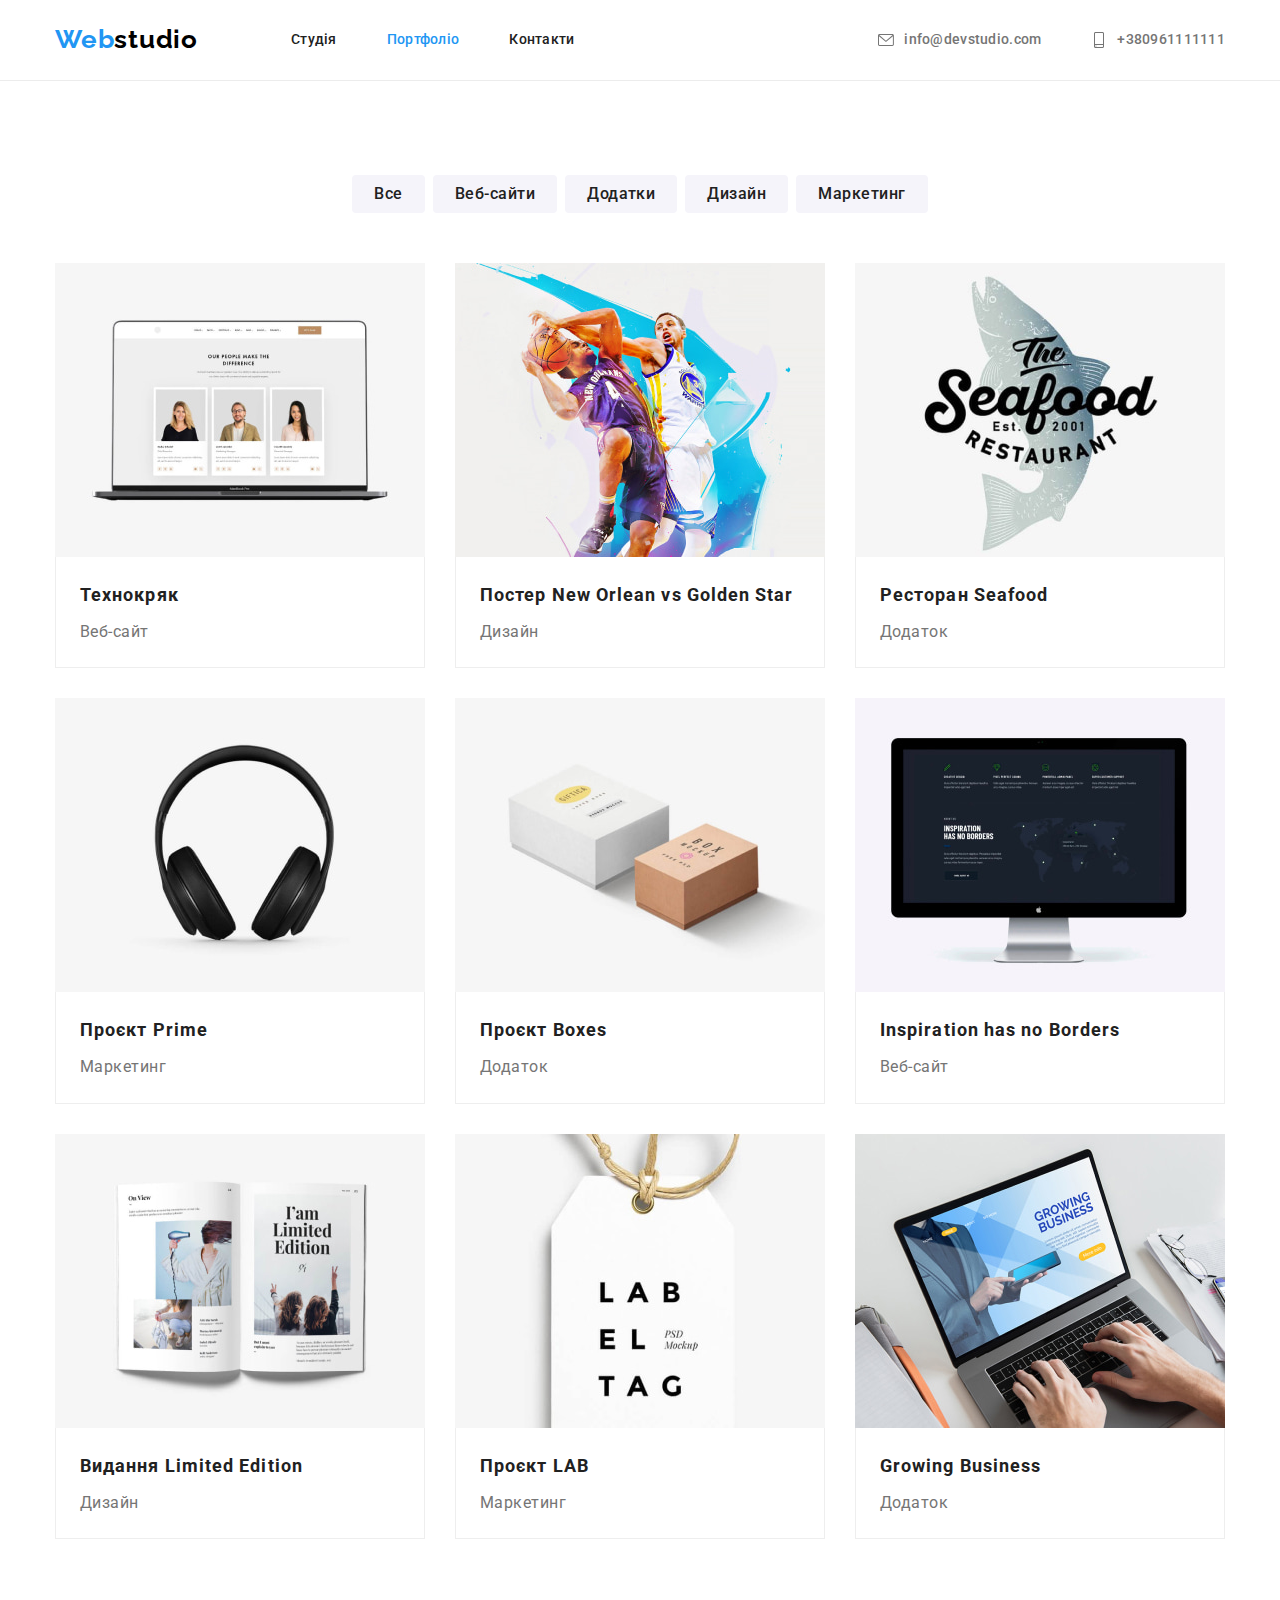
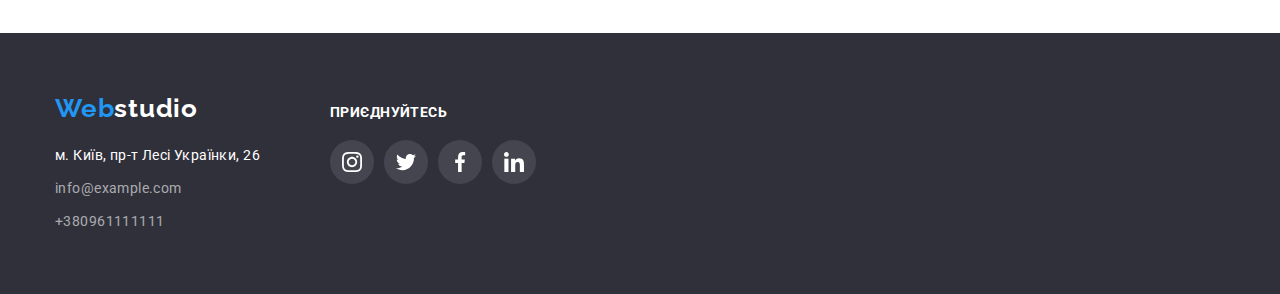
==== portfolio.html @ 51676036 "Переніс дз з дз4" ====
<!DOCTYPE html>
<html lang="uk">
    <head>
        <meta charset="UTF-8" />
        <meta http-equiv="X-UA-Compatible" content="IE=edge" />
        <meta name="viewport" content="width=device-width, initial-scale=1.0" />
        <title>Portfolio</title>
        <link rel="preconnect" href="https://fonts.googleapis.com" />
        <link rel="preconnect" href="https://fonts.gstatic.com" crossorigin />
        <link rel="preconnect" href="https://fonts.googleapis.com">
        <link rel="preconnect" href="https://fonts.gstatic.com" crossorigin>
        <link href="https://fonts.googleapis.com/css2?family=Raleway:wght@700&family=Roboto:wght@400;500;700;900&display=swap"
            rel="stylesheet">
        <link rel="stylesheet" href="https://cdnjs.cloudflare.com/ajax/libs/modern-normalize/1.1.0/modern-normalize.min.css">
        <link href="./styles/style.css" rel="stylesheet" />
    </head>

    <body>
        <!--Header=================================================== -->
        <header class="header">
            <div class="header__container container">
                <nav class="header__nav">
                    <a href="./" class="links logo-link">Web<span class="logo-studio">studio</span>
                    </a>
                    <ul class="header__nav-list">
                        <li class="header__nav-item">
                            <a href="./" class="links header__nav-link">Студія</a>
                        </li>
                        <li class="header__nav-item">
                            <a href="./portfolio.html" class="links header__nav-link curent-link">Портфоліо</a>
                        </li>
                        <li class="header__nav-item">
                            <a href="" class="links header__nav-link">Контакти</a>
                        </li>
                    </ul>
                </nav>
                <ul class="header__contact-list lists">
                    <li class="header__contact-item">
                        <a href="mailto:info@devstudio.com" class="links header__contact-link">
                            <svg width="16px" height="16px" class="header__contact-icon">
                                <use href="./images/icons.svg#mail">
                                </use>
                            </svg>
                            info@devstudio.com</a>
                    </li>
                    <li class="header__contact-item">
                        <a href="tel:+380961111111" class="links header__contact-link">
                            <svg width="16px" height="16px" class="header__contact-icon">
                                <use href="./images/icons.svg#phone"></use>
                            </svg>
                            +380961111111</a>
                    </li>
                </ul>
            </div>
        </header>
        <!--Main content============================================ -->
        <main class="main">
            <!-- Buttons============================================= -->
            <section class="portfolio__section section">
                <div class="container">
                    <h1 class="portfolio__title visually-hidden">Портфоліо</h1>
                    <ul class="portfolio__btn-list">
                        <li class="btn-list__item"><button type="button" class="portfolio__button">Все</button></li>
                        <li class="btn-list__item"><button type="button" class="portfolio__button">Веб-сайти</button></li>
                        <li class="btn-list__item"><button type="button" class="portfolio__button">Додатки</button></li>
                        <li class="btn-list__item"><button type="button" class="portfolio__button">Дизайн</button></li>
                        <li class="btn-list__item"><button type="button" class="portfolio__button">Маркетинг</button></li>
                    </ul>
                    <!-- Works========================================= -->
                    <ul class="works">
                        <li class="works__item">
                            <img class="works__image" src="./images/imghw2004.jpg" alt="экран ноутбука" width="370"/>
                            <div class="works__card">
                                <h2 class="works__title">Технокряк</h2>
                                <p class="works__text">Веб-сайт</p>
                            </div>
                        </li>
                        <li class="works__item">
                            <img class="works__image" src="./images/imghw2009.jpg" alt="баскетболисты" width="370"/>
                            <div class="works__card">
                                <h2 class="works__title">
                                Постер <span lang="en">New Orlean vs Golden Star</span>
                                </h2>
                                <p class="works__text">Дизайн</p>
                            </div>
                        </li>
                        <li class="works__item">
                            <img class="works__image" src="./images/imghw2008.jpg" alt="логотип ресторана" width="370"/>
                        <div class="works__card">
                                <h2 class="works__title">Ресторан <span lang="en">Seafood</span></h2>
                                <p class="works__text">Додаток</p>
                            </div>
                        </li>
                        <li class="works__item">
                            <img class="works__image" src="./images/imghw2007.jpg" alt="наушники" width="370"/>
                        <div class="works__card">
                                <h2 class="works__title">Проєкт <span lang="en">Prime</span></h2>
                                <p class="works__text">Маркетинг</p>
                            </div>
                        </li>
                        <li class="works__item">
                            <img class="works__image" src="./images/imghw2006.jpg" alt="коробки" width="370"/>
                        <div class="works__card">
                                <h2 class="works__title">Проєкт <span lang="en">Boxes</span></h2>
                                <p class="works__text">Додаток</p>
                            </div>
                        </li>
                        <li class="works__item">
                            <img class="works__image" src="./images/imghw2005.jpg" alt="экран копьютера" width="370"/>
                        <div class="works__card">
                                <h2 class="works__title" lang="en">Inspiration has no Borders</h2>
                                <p class="works__text">Веб-сайт</p>
                            </div>
                        </li>
                        <li class="works__item">
                            <img class="works__image" src="./images/imghw2001.jpg" alt="журнал" width="370"/>
                        <div class="works__card">
                                <h2 class="works__title">Видання <span lang="en">Limited Edition</span></h2>
                                <p class="works__text">Дизайн</p>
                            </div>
                        </li>
                        <li class="works__item">
                            <img class="works__image" src="./images/imghw2002.jpg" alt="ценник" width="370"/>
                            <div class="works__card">
                                <h2 class="works__title">Проєкт <span lang="en">LAB</span></h2>
                                <p class="works__text">Маркетинг</p>
                            </div>
                        </li>
                        <li class="works__item">
                            <img class="works__image" src="./images/imghw2003.jpg" alt="экран ноутбука" width="370"/>
                        <div class="works__card">
                                <h2 class="works__title" lang="en">Growing Business</h2>
                                <p class="works__text">Додаток</p>
                            </div>
                        </li>
                    </ul>
                </div>
            </section>
        </main>
        <!--Footer=============================================== -->
        <footer class="footer">
            <div class="container footer__container">
                <div class="footer__adress">
                    <a href="./" class="links logo-link footer__logo">
                        <span class="logo-web">Web</span><span class="footer-studio">studio</span>
                    </a>
                    <address>
                        <ul>
                            <li class="footer__item">
                                <a href="https://www.google.com.ua/maps" target="_blank" rel="noopener noreferrer"
                                    class="links address footer__contact footer__contact-adress">м. Київ, пр-т Лесі Українки,
                                    26</a>
                            </li>
                            <li class="footer__item">
                                <a href="mailto:info@example.com" class="links footer__contact">info@example.com</a>
                            </li>
                            <li class="footer__item">
                                <a href="tel:+380961111111" class="links footer__contact">+380961111111</a>
                            </li>
                        </ul>
                    </address>
                </div>
                <div class="footer__socials">
                    <p class="socials__title">приєднуйтесь</p>
                    <ul class="footer__social-list">
                        <li class="footer__socials-item"><a class="footer__socials-link" href="https://www.instagram.com"
                                target="_blank">
                                <svg class="footer__socials-icon" width="20px" height="20px">
                                    <use href="./images/icons.svg#instagram"></use>
                                </svg>
                            </a></li>
                        <li class="footer__socials-item"><a class="footer__socials-link" href="https://twitter.com/"
                                target="_blank">
                                <svg class="footer__socials-icon" width="20px" height="20px">
                                    <use href="./images/icons.svg#twitter"></use>
                                </svg>
                            </a></li>
                        <li class="footer__socials-item"><a class="footer__socials-link" href="https://www.facebook.com/"
                                target="_blank">
                                <svg class="footer__socials-icon" width="20px" height="20px">
                                    <use href="./images/icons.svg#facebook">
                                    </use>
                                </svg>
                            </a></li>
                        <li class="footer__socials-item"><a class="footer__socials-link" href="https://www.linkedin.com/"
                                target="_blank">
                                <svg class="footer__socials-icon" width="20px" height="20px">
                                    <use href="./images/icons.svg#linkedin"></use>
                                </svg>
                            </a></li>
                    </ul>
        
                </div>
            </div>
        </footer>
    </body>
</html>
---- styles/style.css ----
/* Colors
primary background-color: #fff;
secondary background-color: #F5F4FA;
footer background-color: #2F303A;
titles color: #212121;
main text color: #757575;
acent color: #2196F3;


 */
:root {
    --main-font: "Roboto";
    --second-font: "Raleway";
    --titles-color: #212121;
    --acent-color: #2196F3;
    --text-color: #757575;
    --grey-color: #F5F4FA;
    --footer-color: #2F303A;
    --white-color: #ffffff;
    --black-color: #000000;
    --logo-gray: #AFB1B8;
    
    


}

body {
    background-color: var(--white-color);
    font-family: var(--main-font), sans-serif;
    color: var(--titles-color);
    padding: 0;
    margin: 0;
    font-weight: 400;
    font-size: 14px;
    
    
}

h1, h2, h3, h4, h5, h6 {
    margin: 0;
}

p {
    margin: 0;
    
}

.links {
    text-decoration: none;
}

ul {
    list-style: none;
    margin: 0;
    padding: 0;
}

.container {
    max-width: 1200px;
    margin: 0 auto;
    padding: 0 15px;

    
}

.section {
    padding-top: 94px;
    padding-bottom: 94px;
}

.visually-hidden {
    position: absolute;
    width: 1px;
    height: 1px;
    margin: -1px;
    border: 0;
    padding: 0;
    clip: rect(0 0 0 0);
    overflow: hidden;
}

/* Header ==================================*/

.header {
    border-bottom: 1px solid #ECECEC;
}

.header__container {
    display: flex;
    align-items: center;
    padding-top: 24px;
    padding-bottom: 25px;
    justify-content: space-between;
}

.header__nav {
    display: flex;
    align-items: center;
}

.header__nav-list {
    display: flex;
    margin-right: 302px;
}

.header__contact-list {
    display: flex;
    
}



.logo-link {
    font-family: var(--second-font);
    font-weight: 700;
    font-size: 26px;
    line-height: 1.2;
    letter-spacing: 0.03em;
    color: var(--acent-color);
    margin-right: 93px;
    
}


.logo-studio {
    color: var(--black-color);
    

}

.logo-link:hover *, .logo-link:focus * {
    color: var(--acent-color);

}



.header__nav-link {
    font-weight: 500;
    font-size: 14px;
    line-height: 1.1;
    letter-spacing: 0.02em;
    color: var(--titles-color);
    
    
}

.header__nav-item:not(:last-child) {
    margin-right: 50px;
}

.header__nav-link:hover, .header__nav-link:focus {
    color: var(--acent-color);
}

.curent-link {
    color: var(--acent-color);
}

.curent-link:hover, .curent-link:focus {
    color: var(--titles-color);
}

.header__contact-item:not(:last-child) {
    margin-right: 50px;
}

.header__contact-item {
    
}

.header__contact-link {
    font-weight: 500;
    font-size: 14px;
    line-height: 1.1;
    letter-spacing: 0.02em;
    color: var(--text-color);
    display: flex;
    align-items: center;

}

.header__contact-icon {
    display: inline-block;
    margin-right: 10px;
    fill: currentColor;
}

.header__contact-link:hover, .header__contact-link:focus {
    color: var(--acent-color);
}

/* Main================================== */
/* Order service========================= */

.hero {
    padding: 200px 0px 200px 0px;
    background-color: #C4C4C4;
    
}

.overlay {
    background-image: linear-gradient(0deg, rgba(47, 48, 58, 0.4), rgba(47, 48, 58, 0.4)), url(../images/heroimg.jpg);
    max-width: 1600px;
    margin-left: auto;
    margin-right: auto;
    background-size: cover;
    background-position: center;

}


.hero__title {
    font-weight: 900;
    font-size: 44px;
    line-height: 1.4;
    text-align: center;
    letter-spacing: 0.06em;
    text-transform: uppercase;
    color: var(--white-color);
    margin: 0px 0px 30px 0px;
}

.hero__button {
    background: var(--acent-color);
    border: solid;
    border-radius: 4px;
    border-color: var(--acent-color);
    color: var(--white-color);
    padding: 10px 32px;
    cursor: pointer;
    font-family: inherit;
    font-weight: 700;
    font-size: 16px;
    line-height: 1.9;
    letter-spacing: 0.06em;
    box-shadow: 0px 4px 4px rgba(0, 0, 0, 0.15);
    transition: all 0.3s ease-out;
    display: block;
    margin: 0 auto;
}

.hero__button:hover, .hero__button:focus {
    background-color: transparent;
    color: var(--acent-color);

}

.hero__button:active {
    color: var(--white-color);
    border-color: var(--white-color);
}

/* Hilites=============================== */



.hilites__list {
    display: flex;
}

.hilites__item {
    width: 270px;
}

.hilites__item:not(:last-child) {
    margin-right: 30px;
}

.hilites__thumb {
    background-color: var(--grey-color);
    height: 120px;
    margin-bottom: 30px;
    display: flex;
    align-items: center;
    justify-content: center;


}

.hilites__icon {


}

.hilites__title {
    font-weight: 700;
    font-size: 14px;
    line-height: 1.1;
    letter-spacing: 0.03em;
    text-transform: uppercase;
    color: var(--titles-color);
    margin: 0px 0px 10px 0px;
}

.hilites__par {
    line-height: 1.7;
    letter-spacing: 0.03em;
    color: var(--text-color);
   
}

/* Tasks=============================== */

.titles {
    font-weight: 700;
    font-size: 36px;
    line-height: 1.2;
    text-align: center;
    letter-spacing: 0.03em;
    color: var(--titles-color);
    margin: 0px 0px 50px 0px;
}

.tasks__list {
    display: flex;
    justify-content: space-between;
    padding-bottom: 94px;

}

/* Team================================ */

.team__section {
    background-color: var(--grey-color);
}

.team__list {
    display: flex;
    justify-content: space-between;
}

.team__item {
    background-color: var(--white-color);
    box-shadow: 0px 1px 3px rgba(0, 0, 0, 0.12), 0px 1px 1px rgba(0, 0, 0, 0.14), 0px 2px 1px rgba(0, 0, 0, 0.2);
    border-radius: 0px 0px 4px 4px;
}

.team__img {
    display: block;
}

.team__card {
    padding: 30px 32px;
    
}

.team__member {
    font-weight: 500;
    font-size: 16px;
    line-height: 1.2;
    text-align: center;
    letter-spacing: 0.03em;
    color: var(--titles-color);
    margin: 0px 0px 10px 0px;

}

.team__member-position {
    font-size: 16px;
    line-height: 1.2;
    text-align: center;
    letter-spacing: 0.03em;
    color: var(--text-color);
    margin-bottom: 16px;
}

.team__socials {
    display: flex;
}

.team__socials-link {
    display: block;
    width: 44px;
    height: 44px;
    border-radius: 50%;
    background-color: transparent;
    color: var(--text-color);
    padding: 12px;
  
}

.team__socials-item:not(:last-child) {
    margin-right: 10px;
}

.team__socials-icon {
    fill: var(--logo-gray);
}

.team__socials-link:hover,
.team__socials-link:focus {
    background-color: var(--acent-color);
}

.team__socials-link:hover .team__socials-icon,
.team__socials-link:focus .team__socials-icon {
    fill: var(--white-color);
}

/* Clients============================ */

.clients__list {
    display: flex;
    justify-content: space-between;
}



.clients__link {
    display: block;
    width: 170px;
    height: 92px;
    border: 1px solid var(--logo-gray);
    border-radius: 4px;
    display: flex;
    align-items: center;
    justify-content: center;
}

.clients__logo {
    fill: var(--logo-gray);

}

.clients__link:hover, .clients__link:focus {
    border-color: var(--acent-color);
}

.clients__link:hover .clients__logo,
.clients__link:focus .clients__logo {
    fill: var(--acent-color);
}





/* Footer================================ */

.footer {
    background-color: var(--footer-color);
    padding: 60px 0;

}

.footer-studio {
    color: var(--white-color);
}

.footer__logo {
    display: inline-block;
    margin: 0px 0px 20px 0px;
}

.footer__logo:hover *, .footer__logo:focus * {
    color: var(--acent-color);
}

.footer__item:not(:last-child) {

    margin-bottom: 9px;
}

.footer__contact {
    font-weight: 400;
    font-style: normal;
    font-size: 14px;
    line-height: 1.7;
    letter-spacing: 0.03em;
    color: rgba(255, 255, 255, 0.6);
}

.footer__contact-adress {
    color: var(--white-color);
}

.footer__contact:hover, .footer__contact:focus {
    color: var(--acent-color);
}

.footer__container {
    display: flex;
    align-items: baseline;
}

.footer__adress {
    margin-right: 70px;
}

.socials__title {
    font-weight: 700;
    font-size: 14px;
    line-height: 1.1;
    letter-spacing: 0.03em;
    text-transform: uppercase;
    color: var(--white-color);
    margin-bottom: 20px;
}

.footer__socials {
    display: flex;
    flex-direction: column;
    
}

.footer__social-list {
    display: flex;
}

.footer__socials-icon {
    fill: var(--white-color);
}

.footer__socials-link {
    display: block;
        width: 44px;
        height: 44px;
        border-radius: 50%;
        background-color: rgba(255, 255, 255, 0.1);
        color: var(--text-color);
        padding: 12px;
}

.footer__socials-item:not(:last-child) {
    margin-right: 10px;

}

.footer__socials-link:hover, .footer__socials-link:focus {
    background-color: var(--acent-color);
}




/* Portfolio Page========================= */



.portfolio__btn-list {
    display: flex;
    align-items: center;
    justify-content: center;
    margin-bottom: 50px;
}

.btn-list__item:not(:last-child) {
    margin-right: 8px;
}

.portfolio__button {
    background: var(--grey-color);
    border-radius: 4px;
    border: none;
    font-family: inherit;
    font-weight: 500;
    font-size: 16px;
    line-height: 1.6;
    text-align: center;
    letter-spacing: 0.03em;
    color: var(--titles-color);
    padding: 6px 22px;
    transition: all 0.3s ease-out;
    cursor: pointer;
}

.portfolio__button:hover, .portfolio__button:focus {
    background: var(--acent-color);
    box-shadow: 0px 3px 1px rgba(0, 0, 0, 0.1), 0px 1px 2px rgba(0, 0, 0, 0.08), 0px 2px 2px rgba(0, 0, 0, 0.12);
    border-radius: 4px;
    color: var(--white-color);
}

.portfolio__button:active {
    background-color: var(--grey-color);
    color: var(--acent-color);
    
}

/* Works ===================== */

.works {
    display: flex;
    flex-wrap: wrap;
    justify-content: center;
    gap: 30px;
    flex-basis: calc((100% - 60px) / 3);
    
}

.works__item:hover {
    box-shadow: 0px 1px 1px rgba(0, 0, 0, 0.12), 0px 4px 4px rgba(0, 0, 0, 0.06), 1px 4px 6px rgba(0, 0, 0, 0.16);
}



.works__image {
    display: block;
}

.works__card {
    padding: 20px 24px;
    border-left: 1px solid #EEEEEE;
    border-right: 1px solid #EEEEEE;
    border-bottom: 1px solid #EEEEEE;
}

.works__title {
    font-weight: 700;
    font-size: 18px;
    line-height: 2;
    letter-spacing: 0.06em;
    color: var(--titles-color);
    margin: 0px 0px 4px 0px;

}

.works__text {
    font-size: 16px;
    line-height: 1.9;
    letter-spacing: 0.03em;
    color: var(--text-color);
    
}
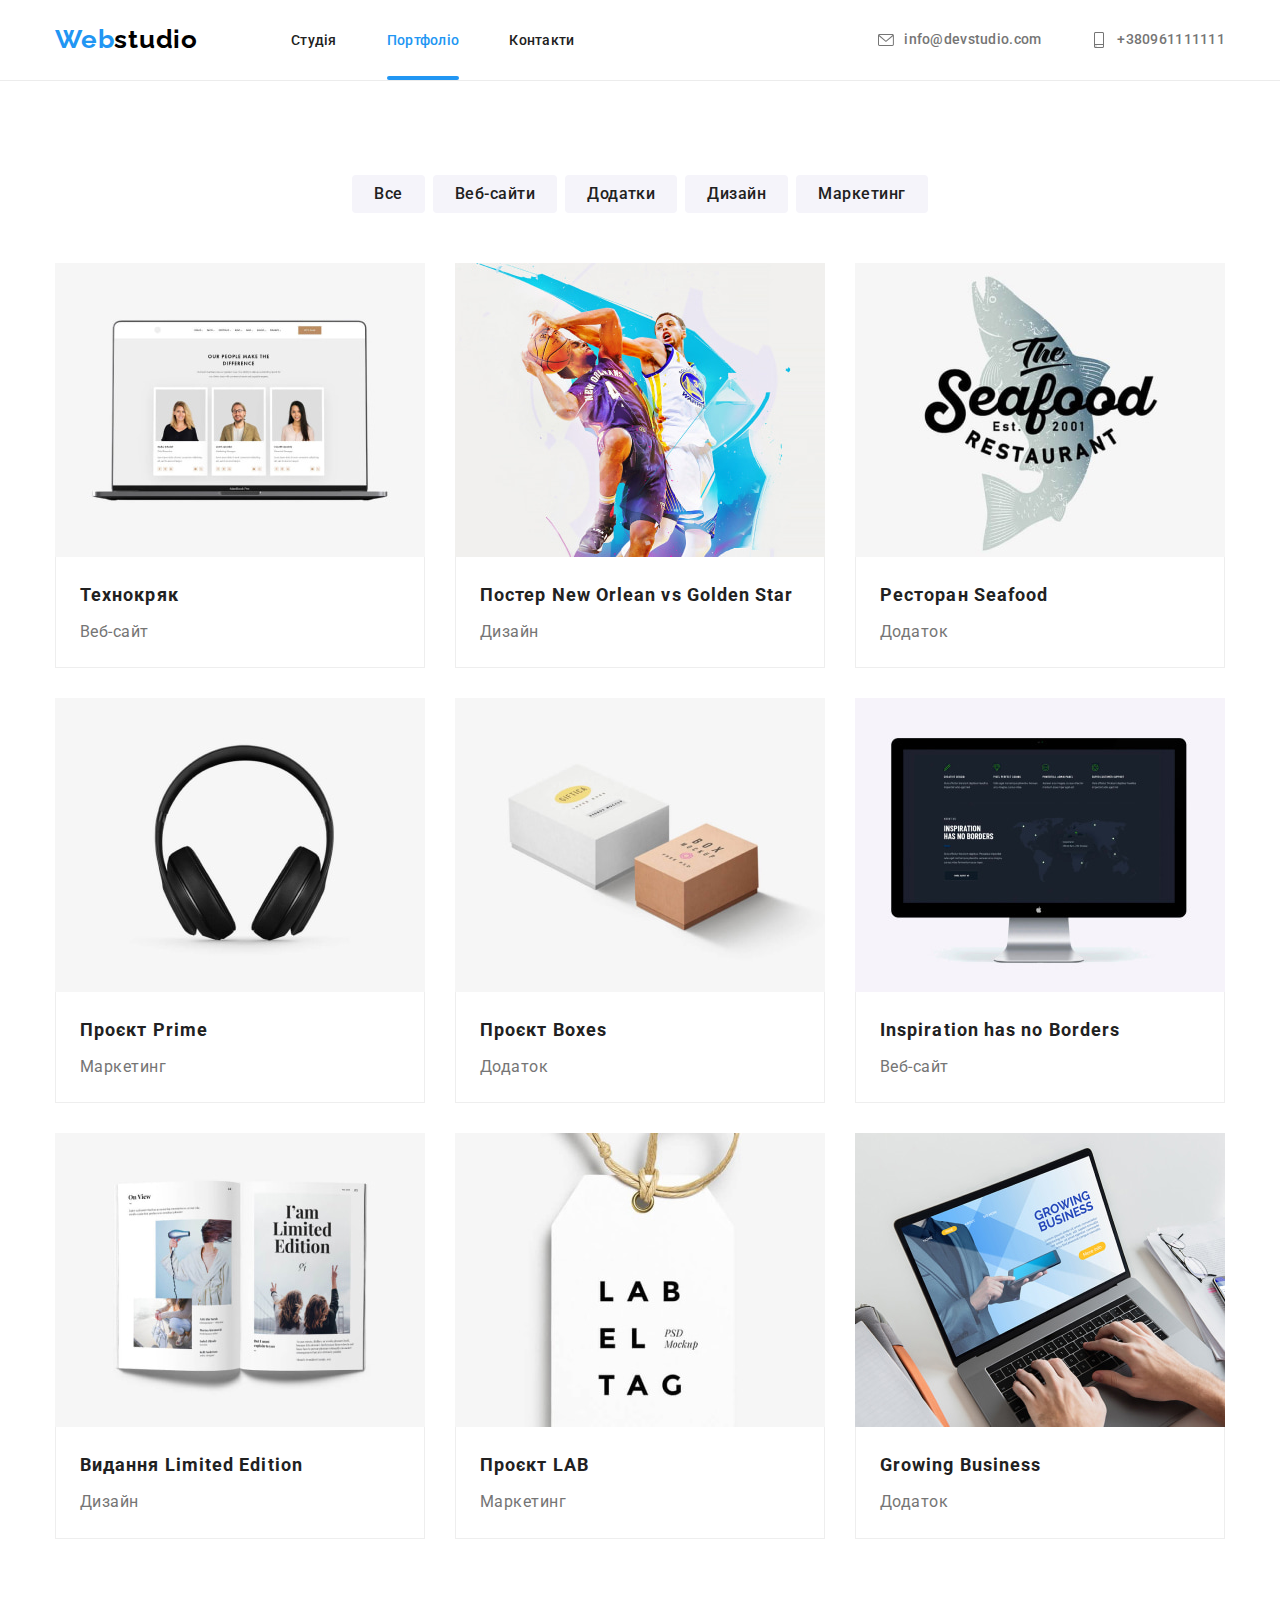
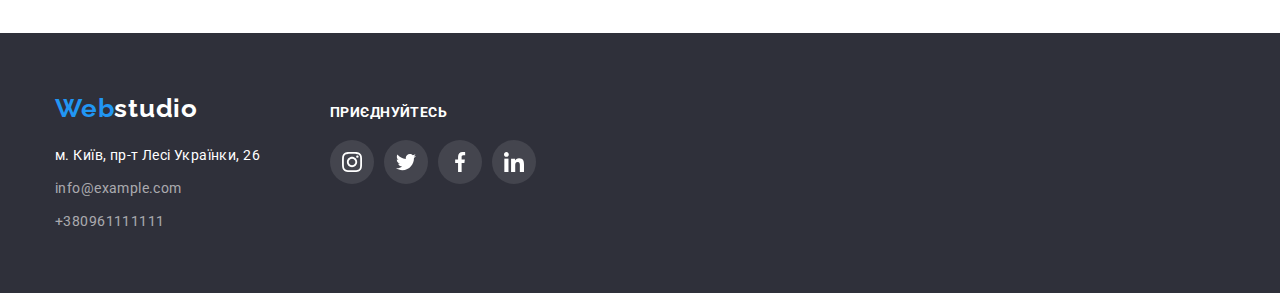
==== commit 9f9d0085: "5дз без анімацій" ====
--- a/portfolio.html
+++ b/portfolio.html
@@ -23,7 +23,7 @@
                     <a href="./" class="links logo-link">Web<span class="logo-studio">studio</span>
                     </a>
                     <ul class="header__nav-list">
-                        <li class="header__nav-item">
+                        <li class="header__nav-item ">
                             <a href="./" class="links header__nav-link">Студія</a>
                         </li>
                         <li class="header__nav-item">
@@ -69,14 +69,20 @@
                     <!-- Works========================================= -->
                     <ul class="works">
                         <li class="works__item">
-                            <img class="works__image" src="./images/imghw2004.jpg" alt="экран ноутбука" width="370"/>
+                            <div class="works__thumb">
+                                <img class="works__image" src="./images/imghw2004.jpg" alt="экран ноутбука" width="370"/>
+                                <p class="works__description">Ресурс пропонує комплексні пропозиції з різним рівнем функціоналу та сервісів. Все це дозволить відвідувачу отримати вичерпні відомості про компанію чи приватну особу.</p>
+                            </div>
                             <div class="works__card">
                                 <h2 class="works__title">Технокряк</h2>
                                 <p class="works__text">Веб-сайт</p>
                             </div>
                         </li>
                         <li class="works__item">
-                            <img class="works__image" src="./images/imghw2009.jpg" alt="баскетболисты" width="370"/>
+                            <div class="works__thumb">
+                                <img class="works__image" src="./images/imghw2009.jpg" alt="баскетболисты" width="370"/>
+                                <p class="works__description">Ресурс пропонує комплексні пропозиції з різним рівнем функціоналу та сервісів. Все це дозволить відвідувачу отримати вичерпні відомості про компанію чи приватну особу.</p>
+                            </div>
                             <div class="works__card">
                                 <h2 class="works__title">
                                 Постер <span lang="en">New Orlean vs Golden Star</span>
@@ -85,49 +91,70 @@
                             </div>
                         </li>
                         <li class="works__item">
-                            <img class="works__image" src="./images/imghw2008.jpg" alt="логотип ресторана" width="370"/>
+                            <div class="works__thumb">
+                                <img class="works__image" src="./images/imghw2008.jpg" alt="логотип ресторана" width="370"/>
+                                <p class="works__description">Ресурс пропонує комплексні пропозиції з різним рівнем функціоналу та сервісів. Все це дозволить відвідувачу отримати вичерпні відомості про компанію чи приватну особу.</p>
+                            </div>
                         <div class="works__card">
                                 <h2 class="works__title">Ресторан <span lang="en">Seafood</span></h2>
                                 <p class="works__text">Додаток</p>
                             </div>
                         </li>
                         <li class="works__item">
-                            <img class="works__image" src="./images/imghw2007.jpg" alt="наушники" width="370"/>
+                            <div class="works__thumb">
+                                <img class="works__image" src="./images/imghw2007.jpg" alt="наушники" width="370"/>
+                                <p class="works__description">Ресурс пропонує комплексні пропозиції з різним рівнем функціоналу та сервісів. Все це дозволить відвідувачу отримати вичерпні відомості про компанію чи приватну особу.</p>
+                            </div>
                         <div class="works__card">
                                 <h2 class="works__title">Проєкт <span lang="en">Prime</span></h2>
                                 <p class="works__text">Маркетинг</p>
                             </div>
                         </li>
                         <li class="works__item">
-                            <img class="works__image" src="./images/imghw2006.jpg" alt="коробки" width="370"/>
+                            <div class="works__thumb">
+                                <img class="works__image" src="./images/imghw2006.jpg" alt="коробки" width="370"/>
+                                <p class="works__description">Ресурс пропонує комплексні пропозиції з різним рівнем функціоналу та сервісів. Все це дозволить відвідувачу отримати вичерпні відомості про компанію чи приватну особу.</p>
+                            </div>
                         <div class="works__card">
                                 <h2 class="works__title">Проєкт <span lang="en">Boxes</span></h2>
                                 <p class="works__text">Додаток</p>
                             </div>
                         </li>
                         <li class="works__item">
-                            <img class="works__image" src="./images/imghw2005.jpg" alt="экран копьютера" width="370"/>
+                            <div class="works__thumb">
+                                <img class="works__image" src="./images/imghw2005.jpg" alt="экран копьютера" width="370"/>
+                                <p class="works__description">Ресурс пропонує комплексні пропозиції з різним рівнем функціоналу та сервісів. Все це дозволить відвідувачу отримати вичерпні відомості про компанію чи приватну особу.</p>
+                            </div>
                         <div class="works__card">
                                 <h2 class="works__title" lang="en">Inspiration has no Borders</h2>
                                 <p class="works__text">Веб-сайт</p>
                             </div>
                         </li>
                         <li class="works__item">
-                            <img class="works__image" src="./images/imghw2001.jpg" alt="журнал" width="370"/>
+                            <div class="works__thumb">
+                                <img class="works__image" src="./images/imghw2001.jpg" alt="журнал" width="370"/>
+                                <p class="works__description">Ресурс пропонує комплексні пропозиції з різним рівнем функціоналу та сервісів. Все це дозволить відвідувачу отримати вичерпні відомості про компанію чи приватну особу.</p>
+                            </div>
                         <div class="works__card">
                                 <h2 class="works__title">Видання <span lang="en">Limited Edition</span></h2>
                                 <p class="works__text">Дизайн</p>
                             </div>
                         </li>
                         <li class="works__item">
-                            <img class="works__image" src="./images/imghw2002.jpg" alt="ценник" width="370"/>
+                            <div class="works__thumb">
+                                <img class="works__image" src="./images/imghw2002.jpg" alt="ценник" width="370"/>
+                                <p class="works__description">Ресурс пропонує комплексні пропозиції з різним рівнем функціоналу та сервісів. Все це дозволить відвідувачу отримати вичерпні відомості про компанію чи приватну особу.</p>
+                            </div>
                             <div class="works__card">
                                 <h2 class="works__title">Проєкт <span lang="en">LAB</span></h2>
                                 <p class="works__text">Маркетинг</p>
                             </div>
                         </li>
                         <li class="works__item">
-                            <img class="works__image" src="./images/imghw2003.jpg" alt="экран ноутбука" width="370"/>
+                            <div class="works__thumb">
+                                <img class="works__image" src="./images/imghw2003.jpg" alt="экран ноутбука" width="370"/>
+                                <p class="works__description">Ресурс пропонує комплексні пропозиції з різним рівнем функціоналу та сервісів. Все це дозволить відвідувачу отримати вичерпні відомості про компанію чи приватну особу.</p>
+                            </div>
                         <div class="works__card">
                                 <h2 class="works__title" lang="en">Growing Business</h2>
                                 <p class="works__text">Додаток</p>
--- a/styles/style.css
+++ b/styles/style.css
@@ -9,20 +9,16 @@
 
  */
 :root {
-    --main-font: "Roboto";
-    --second-font: "Raleway";
+    --main-font: 'Roboto';
+    --second-font: 'Raleway';
     --titles-color: #212121;
-    --acent-color: #2196F3;
+    --acent-color: #2196f3;
     --text-color: #757575;
-    --grey-color: #F5F4FA;
-    --footer-color: #2F303A;
+    --grey-color: #f5f4fa;
+    --footer-color: #2f303a;
     --white-color: #ffffff;
     --black-color: #000000;
-    --logo-gray: #AFB1B8;
-    
-    
-
-
+    --logo-gray: #afb1b8;
 }
 
 body {
@@ -33,17 +29,71 @@
     margin: 0;
     font-weight: 400;
     font-size: 14px;
-    
-    
-}
-
-h1, h2, h3, h4, h5, h6 {
+}
+
+/* сброс 
+ html {
+     box-sizing: border-box;
+ }
+
+ *,
+ *::before,
+ *::after {
+ box-sizing: inherit;
+ h1,
+ h2,
+ h3,
+ h4,
+ h5,
+ h6,
+ p {
+ margin: 0;
+ }
+
+ ul,
+ ol {
+ margin: 0;
+ padding-left: 0;
+ }
+
+ button {
+ cursor: pointer;
+ }
+
+ img {
+ display: block;
+ max-width: 100%;
+ height: auto;
+ }
+
+ .visually-hidden {
+ position: absolute;
+ white-space: nowrap;
+ width: 1px;
+ height: 1px;
+ overflow: hidden;
+ border: 0;
+ padding: 0;
+ clip: rect(0 0 0 0);
+ clip-path: inset(50%);
+ margin: -1px;
+ }  */
+
+h1,
+h2,
+h3,
+h4,
+h5,
+h6 {
     margin: 0;
 }
 
 p {
     margin: 0;
-    
+}
+
+button {
+    cursor: pointer;
 }
 
 .links {
@@ -60,8 +110,6 @@
     max-width: 1200px;
     margin: 0 auto;
     padding: 0 15px;
-
-    
 }
 
 .section {
@@ -83,15 +131,15 @@
 /* Header ==================================*/
 
 .header {
-    border-bottom: 1px solid #ECECEC;
+    border-bottom: 1px solid #ececec;
 }
 
 .header__container {
     display: flex;
-    align-items: center;
-    padding-top: 24px;
-    padding-bottom: 25px;
+
+    align-items: center;
     justify-content: space-between;
+    min-height: 80px;
 }
 
 .header__nav {
@@ -101,17 +149,14 @@
 
 .header__nav-list {
     display: flex;
-    margin-right: 302px;
 }
 
 .header__contact-list {
     display: flex;
-    
-}
-
-
+}
 
 .logo-link {
+    display: block;
     font-family: var(--second-font);
     font-weight: 700;
     font-size: 26px;
@@ -119,22 +164,16 @@
     letter-spacing: 0.03em;
     color: var(--acent-color);
     margin-right: 93px;
-    
-}
-
+}
 
 .logo-studio {
     color: var(--black-color);
-    
-
-}
-
-.logo-link:hover *, .logo-link:focus * {
-    color: var(--acent-color);
-
-}
-
-
+}
+
+.logo-link:hover *,
+.logo-link:focus * {
+    color: var(--acent-color);
+}
 
 .header__nav-link {
     font-weight: 500;
@@ -142,15 +181,18 @@
     line-height: 1.1;
     letter-spacing: 0.02em;
     color: var(--titles-color);
-    
-    
+}
+
+.header__nav-item {
+    position: relative;
 }
 
 .header__nav-item:not(:last-child) {
     margin-right: 50px;
 }
 
-.header__nav-link:hover, .header__nav-link:focus {
+.header__nav-link:hover,
+.header__nav-link:focus {
     color: var(--acent-color);
 }
 
@@ -158,16 +200,24 @@
     color: var(--acent-color);
 }
 
-.curent-link:hover, .curent-link:focus {
+.curent-link::after {
+    content: '';
+    position: absolute;
+    bottom: -32px;
+    display: block;
+    height: 4px;
+    width: 100%;
+    border-radius: 2px;
+    background-color: var(--acent-color);
+}
+
+.curent-link:hover,
+.curent-link:focus {
     color: var(--titles-color);
 }
 
 .header__contact-item:not(:last-child) {
     margin-right: 50px;
-}
-
-.header__contact-item {
-    
 }
 
 .header__contact-link {
@@ -178,7 +228,6 @@
     color: var(--text-color);
     display: flex;
     align-items: center;
-
 }
 
 .header__contact-icon {
@@ -187,7 +236,8 @@
     fill: currentColor;
 }
 
-.header__contact-link:hover, .header__contact-link:focus {
+.header__contact-link:hover,
+.header__contact-link:focus {
     color: var(--acent-color);
 }
 
@@ -195,21 +245,22 @@
 /* Order service========================= */
 
 .hero {
+    display: flex;
+    flex-direction: column;
     padding: 200px 0px 200px 0px;
-    background-color: #C4C4C4;
-    
+    background-color: #c4c4c4;
+    align-items: center;
 }
 
 .overlay {
-    background-image: linear-gradient(0deg, rgba(47, 48, 58, 0.4), rgba(47, 48, 58, 0.4)), url(../images/heroimg.jpg);
+    background-image: linear-gradient(0deg, rgba(47, 48, 58, 0.4), rgba(47, 48, 58, 0.4)),
+        url(../images/heroimg.jpg);
     max-width: 1600px;
     margin-left: auto;
     margin-right: auto;
     background-size: cover;
     background-position: center;
-
-}
-
+}
 
 .hero__title {
     font-weight: 900;
@@ -219,7 +270,8 @@
     letter-spacing: 0.06em;
     text-transform: uppercase;
     color: var(--white-color);
-    margin: 0px 0px 30px 0px;
+    margin-bottom: 30px;
+    max-width: 696px;
 }
 
 .hero__button {
@@ -241,10 +293,10 @@
     margin: 0 auto;
 }
 
-.hero__button:hover, .hero__button:focus {
+.hero__button:hover,
+.hero__button:focus {
     background-color: transparent;
     color: var(--acent-color);
-
 }
 
 .hero__button:active {
@@ -253,8 +305,6 @@
 }
 
 /* Hilites=============================== */
-
-
 
 .hilites__list {
     display: flex;
@@ -275,13 +325,6 @@
     display: flex;
     align-items: center;
     justify-content: center;
-
-
-}
-
-.hilites__icon {
-
-
 }
 
 .hilites__title {
@@ -298,7 +341,6 @@
     line-height: 1.7;
     letter-spacing: 0.03em;
     color: var(--text-color);
-   
 }
 
 /* Tasks=============================== */
@@ -317,7 +359,36 @@
     display: flex;
     justify-content: space-between;
     padding-bottom: 94px;
-
+}
+
+.tasks__item {
+    position: relative;
+}
+
+.tasks__img {
+    display: block;
+}
+
+.tasks__overlay {
+    position: absolute;
+    display: flex;
+    align-items: center;
+    justify-content: center;
+    background-color: rgba(47, 48, 58, 0.8);
+    bottom: 0;
+    width: 100%;
+    height: 70px;
+}
+
+.tasks__overlay-title {
+    position: absolute;
+    font-weight: 700;
+    font-size: 14px;
+    line-height: 16px;
+    text-align: center;
+    letter-spacing: 0.03em;
+    text-transform: uppercase;
+    color: var(--white-color);
 }
 
 /* Team================================ */
@@ -333,7 +404,8 @@
 
 .team__item {
     background-color: var(--white-color);
-    box-shadow: 0px 1px 3px rgba(0, 0, 0, 0.12), 0px 1px 1px rgba(0, 0, 0, 0.14), 0px 2px 1px rgba(0, 0, 0, 0.2);
+    box-shadow: 0px 1px 3px rgba(0, 0, 0, 0.12), 0px 1px 1px rgba(0, 0, 0, 0.14),
+        0px 2px 1px rgba(0, 0, 0, 0.2);
     border-radius: 0px 0px 4px 4px;
 }
 
@@ -343,7 +415,6 @@
 
 .team__card {
     padding: 30px 32px;
-    
 }
 
 .team__member {
@@ -354,7 +425,6 @@
     letter-spacing: 0.03em;
     color: var(--titles-color);
     margin: 0px 0px 10px 0px;
-
 }
 
 .team__member-position {
@@ -378,7 +448,6 @@
     background-color: transparent;
     color: var(--text-color);
     padding: 12px;
-  
 }
 
 .team__socials-item:not(:last-child) {
@@ -405,8 +474,6 @@
     display: flex;
     justify-content: space-between;
 }
-
-
 
 .clients__link {
     display: block;
@@ -421,10 +488,10 @@
 
 .clients__logo {
     fill: var(--logo-gray);
-
-}
-
-.clients__link:hover, .clients__link:focus {
+}
+
+.clients__link:hover,
+.clients__link:focus {
     border-color: var(--acent-color);
 }
 
@@ -433,16 +500,11 @@
     fill: var(--acent-color);
 }
 
-
-
-
-
 /* Footer================================ */
 
 .footer {
     background-color: var(--footer-color);
     padding: 60px 0;
-
 }
 
 .footer-studio {
@@ -454,12 +516,12 @@
     margin: 0px 0px 20px 0px;
 }
 
-.footer__logo:hover *, .footer__logo:focus * {
+.footer__logo:hover *,
+.footer__logo:focus * {
     color: var(--acent-color);
 }
 
 .footer__item:not(:last-child) {
-
     margin-bottom: 9px;
 }
 
@@ -476,7 +538,8 @@
     color: var(--white-color);
 }
 
-.footer__contact:hover, .footer__contact:focus {
+.footer__contact:hover,
+.footer__contact:focus {
     color: var(--acent-color);
 }
 
@@ -502,7 +565,6 @@
 .footer__socials {
     display: flex;
     flex-direction: column;
-    
 }
 
 .footer__social-list {
@@ -515,29 +577,24 @@
 
 .footer__socials-link {
     display: block;
-        width: 44px;
-        height: 44px;
-        border-radius: 50%;
-        background-color: rgba(255, 255, 255, 0.1);
-        color: var(--text-color);
-        padding: 12px;
+    width: 44px;
+    height: 44px;
+    border-radius: 50%;
+    background-color: rgba(255, 255, 255, 0.1);
+    color: var(--text-color);
+    padding: 12px;
 }
 
 .footer__socials-item:not(:last-child) {
     margin-right: 10px;
-
-}
-
-.footer__socials-link:hover, .footer__socials-link:focus {
+}
+
+.footer__socials-link:hover,
+.footer__socials-link:focus {
     background-color: var(--acent-color);
 }
 
-
-
-
 /* Portfolio Page========================= */
-
-
 
 .portfolio__btn-list {
     display: flex;
@@ -566,9 +623,11 @@
     cursor: pointer;
 }
 
-.portfolio__button:hover, .portfolio__button:focus {
+.portfolio__button:hover,
+.portfolio__button:focus {
     background: var(--acent-color);
-    box-shadow: 0px 3px 1px rgba(0, 0, 0, 0.1), 0px 1px 2px rgba(0, 0, 0, 0.08), 0px 2px 2px rgba(0, 0, 0, 0.12);
+    box-shadow: 0px 3px 1px rgba(0, 0, 0, 0.1), 0px 1px 2px rgba(0, 0, 0, 0.08),
+        0px 2px 2px rgba(0, 0, 0, 0.12);
     border-radius: 4px;
     color: var(--white-color);
 }
@@ -576,7 +635,6 @@
 .portfolio__button:active {
     background-color: var(--grey-color);
     color: var(--acent-color);
-    
 }
 
 /* Works ===================== */
@@ -587,24 +645,48 @@
     justify-content: center;
     gap: 30px;
     flex-basis: calc((100% - 60px) / 3);
-    
 }
 
 .works__item:hover {
-    box-shadow: 0px 1px 1px rgba(0, 0, 0, 0.12), 0px 4px 4px rgba(0, 0, 0, 0.06), 1px 4px 6px rgba(0, 0, 0, 0.16);
-}
-
-
+    box-shadow: 0px 1px 1px rgba(0, 0, 0, 0.12), 0px 4px 4px rgba(0, 0, 0, 0.06),
+        1px 4px 6px rgba(0, 0, 0, 0.16);
+}
+
+.works__item:hover .works__description {
+    opacity: 1;
+}
 
 .works__image {
     display: block;
+}
+
+.works__thumb {
+    position: relative;
+}
+
+.works__description {
+    position: absolute;
+    left: 0;
+    top: 0;
+    width: 100%;
+    height: 100%;
+    padding: 24px;
+    overflow: hidden;
+    display: block;
+    font-weight: 400;
+    font-size: 18px;
+    line-height: 1.56;
+    letter-spacing: 0.03em;
+    color: var(--white-color);
+    background-color: rgba(33, 150, 243, 0.9);
+    opacity: 0;
 }
 
 .works__card {
     padding: 20px 24px;
-    border-left: 1px solid #EEEEEE;
-    border-right: 1px solid #EEEEEE;
-    border-bottom: 1px solid #EEEEEE;
+    border-left: 1px solid #eeeeee;
+    border-right: 1px solid #eeeeee;
+    border-bottom: 1px solid #eeeeee;
 }
 
 .works__title {
@@ -614,7 +696,6 @@
     letter-spacing: 0.06em;
     color: var(--titles-color);
     margin: 0px 0px 4px 0px;
-
 }
 
 .works__text {
@@ -622,7 +703,56 @@
     line-height: 1.9;
     letter-spacing: 0.03em;
     color: var(--text-color);
-    
-}
-
-
+}
+
+/* Modal============================= */
+
+.backdrop {
+    position: fixed;
+    top: 0;
+    left: 0;
+    width: 100%;
+    height: 100%;
+    background-color: rgba(0, 0, 0, 0.2);
+}
+
+.modal {
+    position: absolute;
+    top: 50%;
+    left: 50%;
+    transform: translate(-50%, -50%);
+    width: 528px;
+    height: 581px;
+    background: #ffffff;
+    box-shadow: 0px 1px 3px rgba(0, 0, 0, 0.12), 0px 1px 1px rgba(0, 0, 0, 0.14),
+        0px 2px 1px rgba(0, 0, 0, 0.2);
+    border-radius: 4px;
+}
+
+.closebtn {
+    position: absolute;
+    top: 8px;
+    right: 8px;
+    display: flex;
+    background: var(--white-color);
+    border: 1px solid rgba(0, 0, 0, 0.1);
+    border-radius: 50%;
+    width: 30px;
+    height: 30px;
+    justify-content: center;
+    align-items: center;
+}
+
+.closebtn-icon {
+    fill: var(--black-color);
+}
+
+.closebtn:hover .closebtn-icon {
+    fill: var(--acent-color);
+}
+
+.is-hidden {
+    opacity: 0;
+    visibility: hidden;
+    pointer-events: none;
+}
